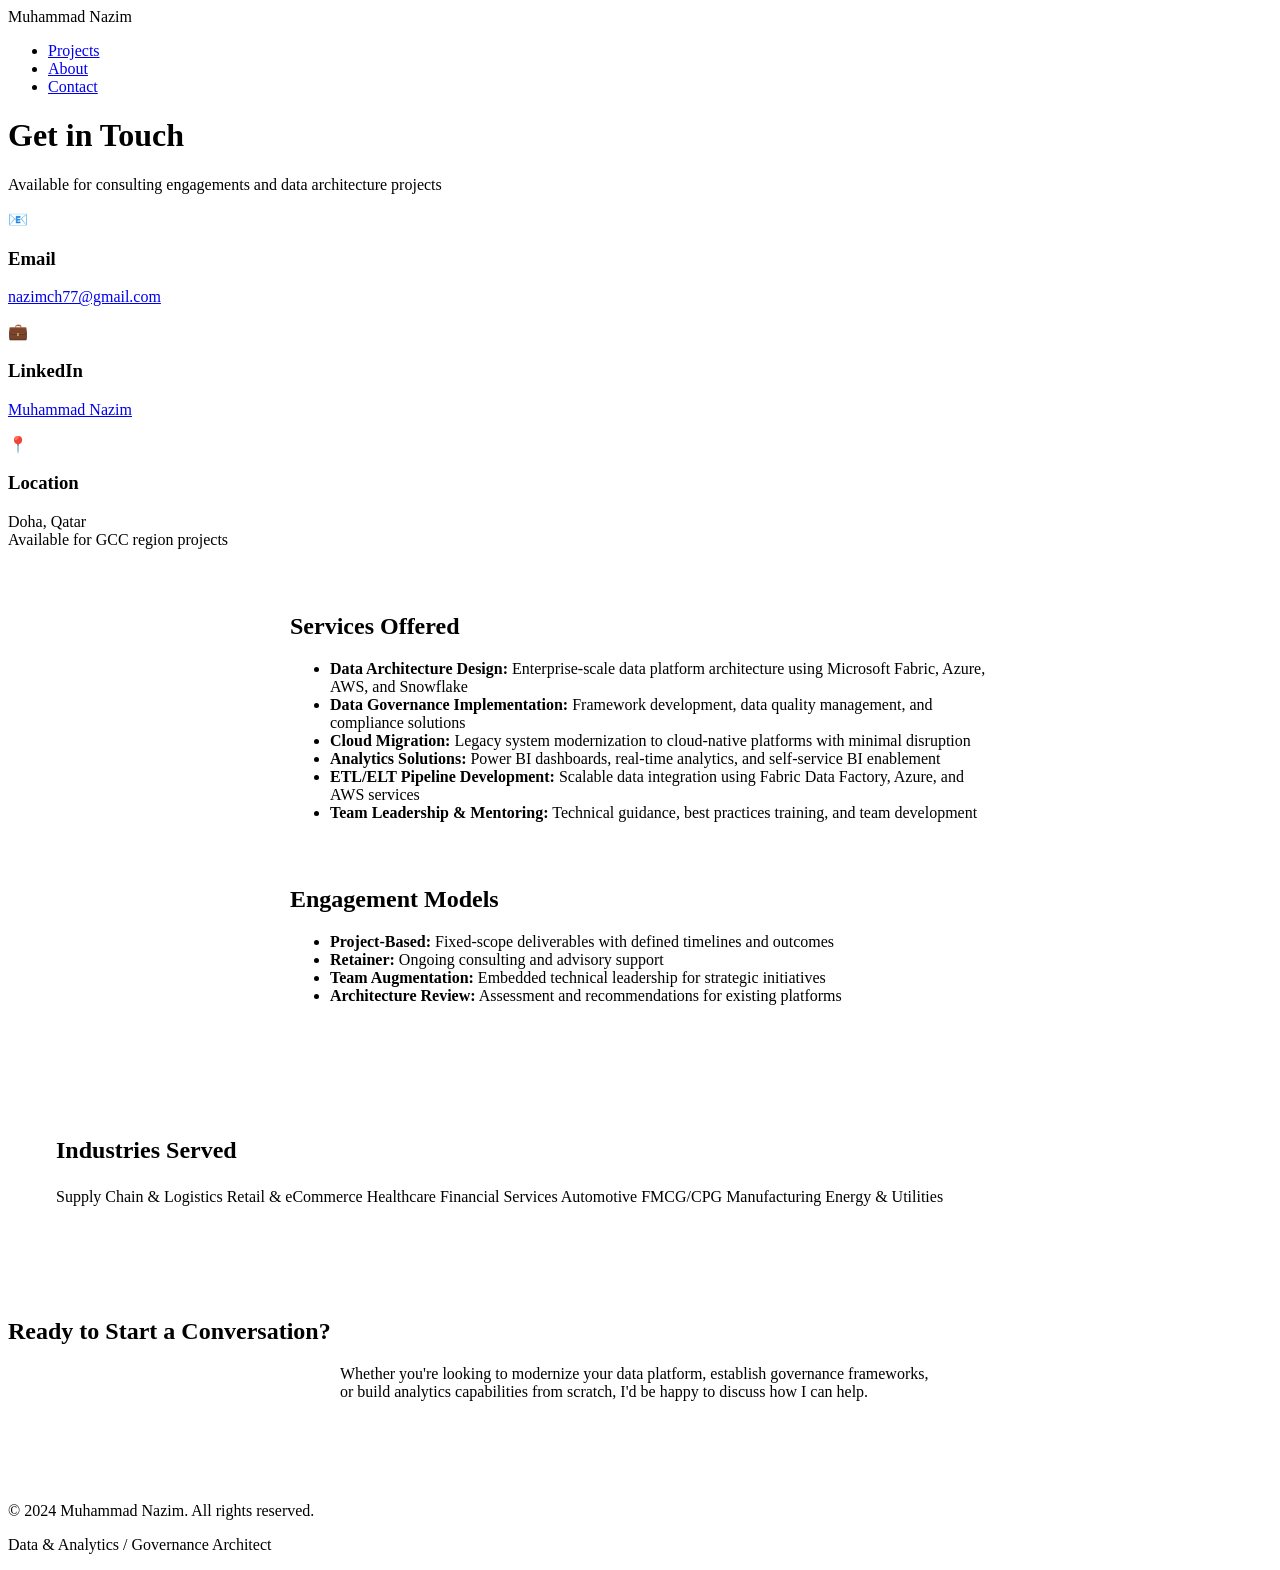
==== contact.html @ f169ef29 "Add files via upload" ====
<!DOCTYPE html>
<html lang="en">
<head>
    <meta charset="UTF-8">
    <meta name="viewport" content="width=device-width, initial-scale=1.0">
    <title>Contact | Muhammad Nazim</title>
    <link rel="stylesheet" href="assets/css/style.css">
    <link href="https://fonts.googleapis.com/css2?family=Inter:wght@400;500;600;700&display=swap" rel="stylesheet">
</head>
<body>
    <header>
        <nav>
            <div class="logo">Muhammad Nazim</div>
            <ul class="nav-links">
                <li><a href="index.html">Projects</a></li>
                <li><a href="about.html">About</a></li>
                <li><a href="contact.html" class="active">Contact</a></li>
            </ul>
        </nav>
    </header>

    <div class="container">
        <div class="section-header">
            <h1>Get in Touch</h1>
            <p>Available for consulting engagements and data architecture projects</p>
        </div>

        <div class="contact-info">
            <div class="contact-item">
                <div class="contact-icon">📧</div>
                <h3>Email</h3>
                <p><a href="mailto:nazimch77@gmail.com">nazimch77@gmail.com</a></p>
            </div>

            <div class="contact-item">
                <div class="contact-icon">💼</div>
                <h3>LinkedIn</h3>
                <p><a href="https://www.linkedin.com/in/nazim-chaudhary" target="_blank">Muhammad Nazim</a></p>
            </div>

            <div class="contact-item">
                <div class="contact-icon">📍</div>
                <h3>Location</h3>
                <p>Doha, Qatar<br>Available for GCC region projects</p>
            </div>
        </div>

        <div class="section" style="max-width: 700px; margin: 4rem auto 0;">
            <h2>Services Offered</h2>
            <ul>
                <li><strong>Data Architecture Design:</strong> Enterprise-scale data platform architecture using Microsoft Fabric, Azure, AWS, and Snowflake</li>
                <li><strong>Data Governance Implementation:</strong> Framework development, data quality management, and compliance solutions</li>
                <li><strong>Cloud Migration:</strong> Legacy system modernization to cloud-native platforms with minimal disruption</li>
                <li><strong>Analytics Solutions:</strong> Power BI dashboards, real-time analytics, and self-service BI enablement</li>
                <li><strong>ETL/ELT Pipeline Development:</strong> Scalable data integration using Fabric Data Factory, Azure, and AWS services</li>
                <li><strong>Team Leadership & Mentoring:</strong> Technical guidance, best practices training, and team development</li>
            </ul>
        </div>

        <div class="section" style="max-width: 700px; margin: 4rem auto 0;">
            <h2>Engagement Models</h2>
            <ul>
                <li><strong>Project-Based:</strong> Fixed-scope deliverables with defined timelines and outcomes</li>
                <li><strong>Retainer:</strong> Ongoing consulting and advisory support</li>
                <li><strong>Team Augmentation:</strong> Embedded technical leadership for strategic initiatives</li>
                <li><strong>Architecture Review:</strong> Assessment and recommendations for existing platforms</li>
            </ul>
        </div>

        <div class="section text-center" style="margin-top: 4rem; padding: 3rem; background: var(--bg-light); border-radius: 8px;">
            <h2>Industries Served</h2>
            <div class="tech-tags" style="justify-content: center; margin-top: 1.5rem;">
                <span class="tech-tag">Supply Chain & Logistics</span>
                <span class="tech-tag">Retail & eCommerce</span>
                <span class="tech-tag">Healthcare</span>
                <span class="tech-tag">Financial Services</span>
                <span class="tech-tag">Automotive</span>
                <span class="tech-tag">FMCG/CPG</span>
                <span class="tech-tag">Manufacturing</span>
                <span class="tech-tag">Energy & Utilities</span>
            </div>
        </div>

        <div class="section text-center" style="margin-top: 4rem;">
            <h2>Ready to Start a Conversation?</h2>
            <p style="max-width: 600px; margin: 1rem auto 2rem;">Whether you're looking to modernize your data platform, establish governance frameworks, or build analytics capabilities from scratch, I'd be happy to discuss how I can help.</p>
            <a href="mailto:nazimch77@gmail.com" style="display: inline-block; background: var(--secondary-blue); color: white; padding: 1rem 2.5rem; border-radius: 4px; font-weight: 600; font-size: 1.1rem;">Send Email</a>
        </div>
    </div>

    <footer>
        <p>&copy; 2024 Muhammad Nazim. All rights reserved.</p>
        <p>Data & Analytics / Governance Architect</p>
    </footer>
</body>
</html>
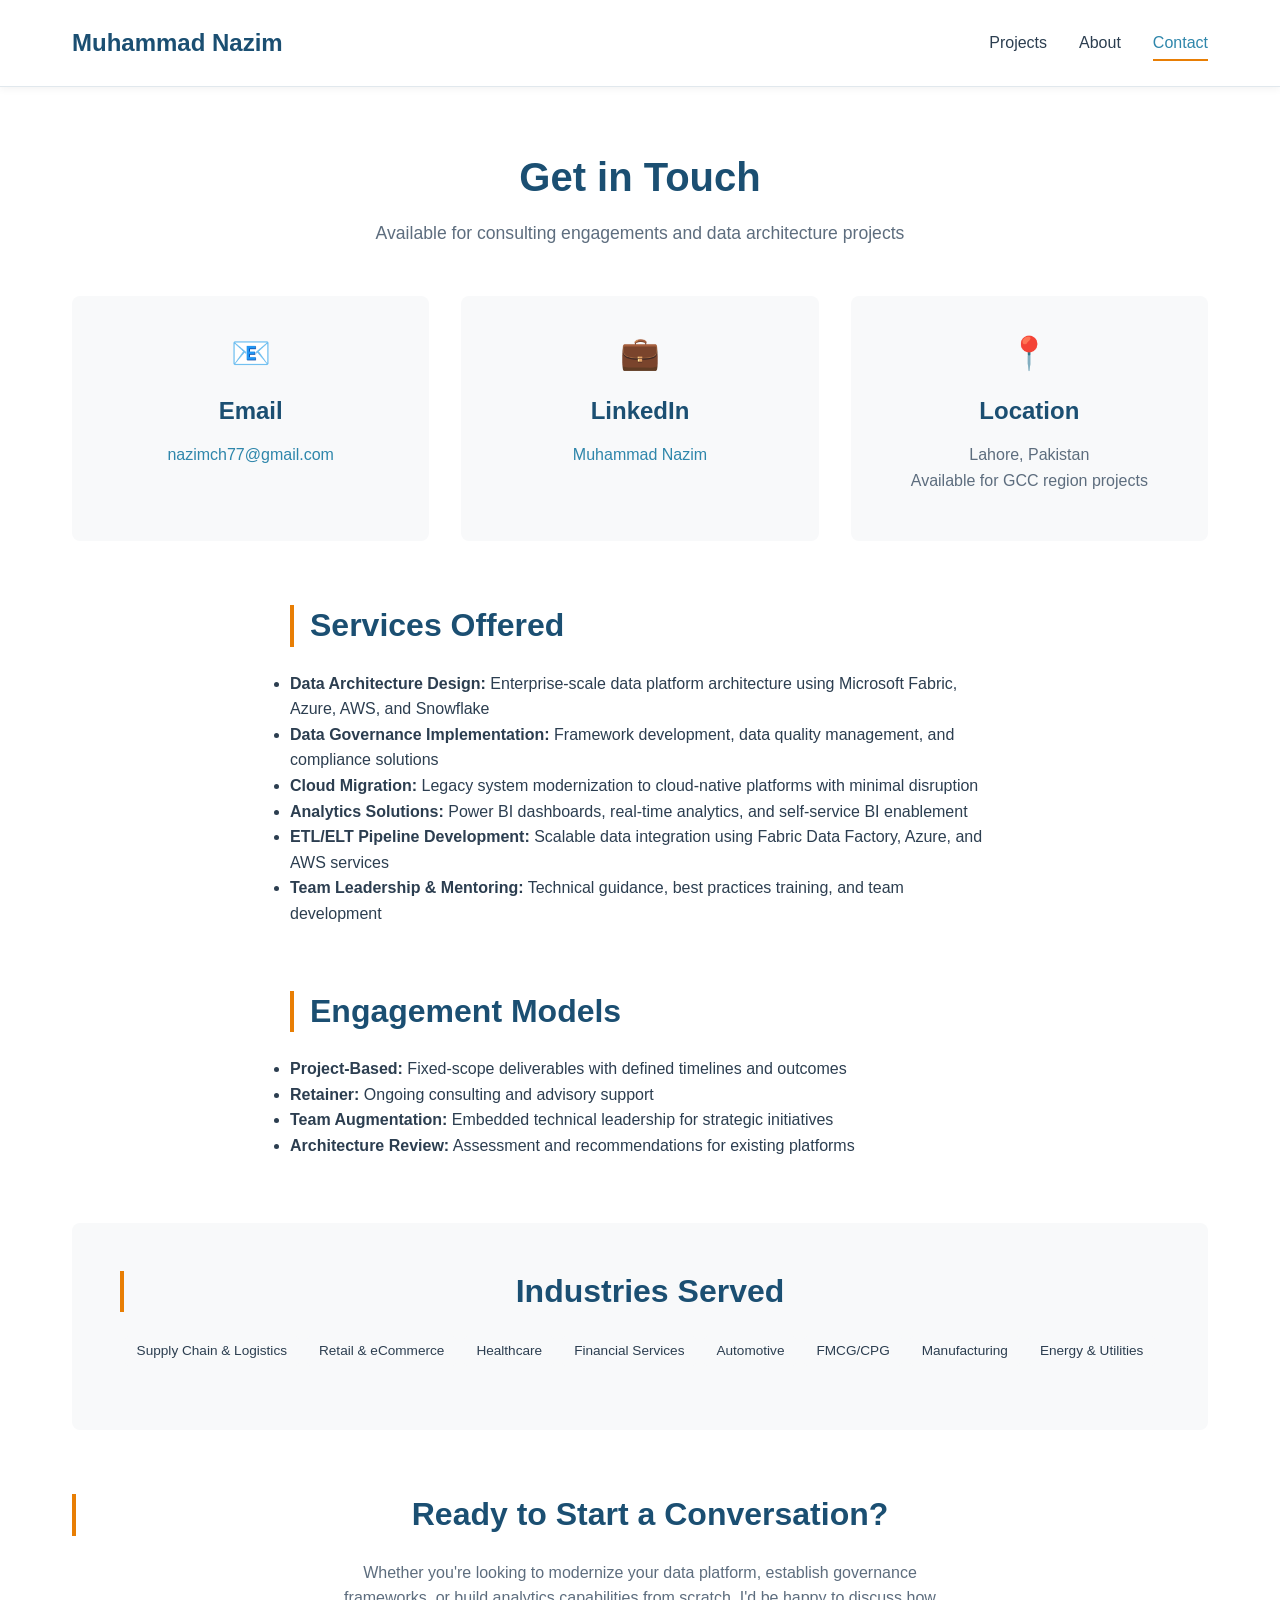
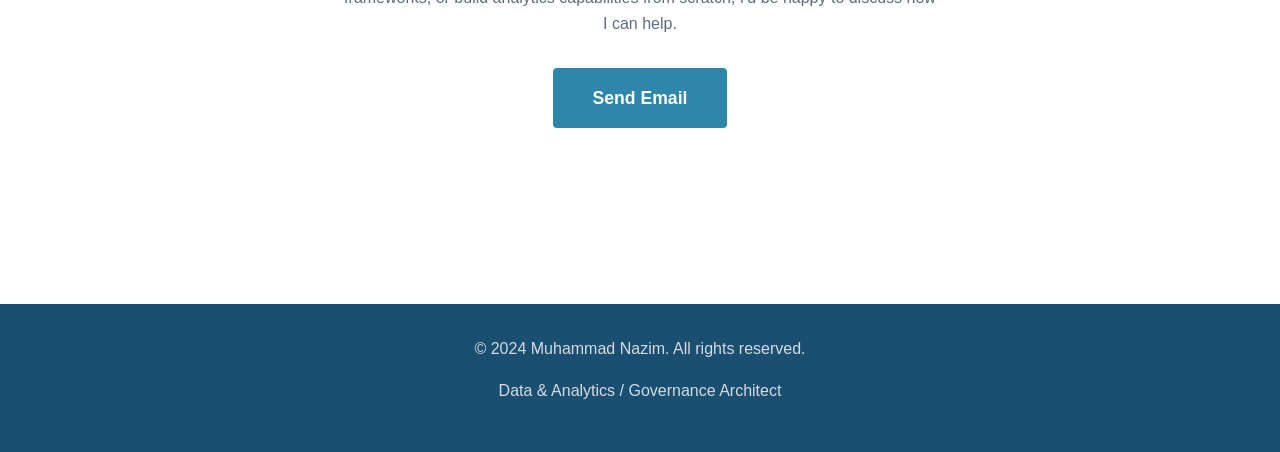
==== commit 7db2951a: "Update contact.html Update work location" ====
--- a/contact.html
+++ b/contact.html
@@ -41,7 +41,7 @@
             <div class="contact-item">
                 <div class="contact-icon">📍</div>
                 <h3>Location</h3>
-                <p>Doha, Qatar<br>Available for GCC region projects</p>
+                <p>Lahore, Pakistan<br>Available for GCC region projects</p>
             </div>
         </div>
 
--- a/assets/css/style.css
+++ b/assets/css/style.css
@@ -0,0 +1,556 @@
+/* Professional Portfolio Stylesheet */
+/* Color Scheme: Corporate & Enterprise */
+
+:root {
+    --primary-navy: #1B4F72;
+    --secondary-blue: #2E86AB;
+    --accent-amber: #E87E04;
+    --text-charcoal: #2C3E50;
+    --text-gray: #5D6D7E;
+    --bg-white: #FFFFFF;
+    --bg-light: #F8F9FA;
+    --border-gray: #E1E8ED;
+}
+
+* {
+    margin: 0;
+    padding: 0;
+    box-sizing: border-box;
+}
+
+body {
+    font-family: 'Inter', -apple-system, BlinkMacSystemFont, 'Segoe UI', Roboto, 'Helvetica Neue', Arial, sans-serif;
+    color: var(--text-charcoal);
+    line-height: 1.6;
+    background: var(--bg-white);
+}
+
+/* Typography */
+h1, h2, h3, h4, h5, h6 {
+    font-weight: 600;
+    line-height: 1.3;
+    margin-bottom: 1rem;
+    color: var(--primary-navy);
+}
+
+h1 { font-size: 2.5rem; }
+h2 { font-size: 2rem; }
+h3 { font-size: 1.5rem; }
+h4 { font-size: 1.25rem; }
+
+p {
+    margin-bottom: 1rem;
+    color: var(--text-gray);
+}
+
+a {
+    color: var(--secondary-blue);
+    text-decoration: none;
+    transition: color 0.3s;
+}
+
+a:hover {
+    color: var(--accent-amber);
+}
+
+/* Header Navigation */
+header {
+    background: var(--bg-white);
+    border-bottom: 1px solid var(--border-gray);
+    padding: 1.5rem 0;
+    position: sticky;
+    top: 0;
+    z-index: 100;
+    box-shadow: 0 2px 8px rgba(0,0,0,0.05);
+}
+
+nav {
+    max-width: 1200px;
+    margin: 0 auto;
+    padding: 0 2rem;
+    display: flex;
+    justify-content: space-between;
+    align-items: center;
+}
+
+.logo {
+    font-size: 1.5rem;
+    font-weight: 700;
+    color: var(--primary-navy);
+}
+
+.nav-links {
+    display: flex;
+    list-style: none;
+    gap: 2rem;
+}
+
+.nav-links a {
+    color: var(--text-charcoal);
+    font-weight: 500;
+    padding: 0.5rem 0;
+    border-bottom: 2px solid transparent;
+    transition: all 0.3s;
+}
+
+.nav-links a:hover,
+.nav-links a.active {
+    color: var(--secondary-blue);
+    border-bottom-color: var(--accent-amber);
+}
+
+/* Hero Section */
+.hero {
+    background: linear-gradient(135deg, var(--primary-navy) 0%, var(--secondary-blue) 100%);
+    color: var(--bg-white);
+    padding: 6rem 2rem;
+    text-align: center;
+}
+
+.hero h1 {
+    color: var(--bg-white);
+    font-size: 3rem;
+    margin-bottom: 1rem;
+}
+
+.hero .subtitle {
+    font-size: 1.5rem;
+    margin-bottom: 1.5rem;
+    color: rgba(255, 255, 255, 0.9);
+}
+
+.hero .tech-stack {
+    display: flex;
+    justify-content: center;
+    gap: 2rem;
+    margin-top: 2rem;
+    flex-wrap: wrap;
+}
+
+.tech-stack span {
+    background: rgba(255, 255, 255, 0.15);
+    padding: 0.5rem 1.5rem;
+    border-radius: 20px;
+    font-weight: 500;
+}
+
+.stats {
+    display: flex;
+    justify-content: center;
+    gap: 4rem;
+    margin-top: 3rem;
+}
+
+.stat-item {
+    text-align: center;
+}
+
+.stat-number {
+    font-size: 2.5rem;
+    font-weight: 700;
+    display: block;
+}
+
+.stat-label {
+    font-size: 0.9rem;
+    opacity: 0.9;
+}
+
+/* Container */
+.container {
+    max-width: 1200px;
+    margin: 0 auto;
+    padding: 4rem 2rem;
+}
+
+/* Section Headers */
+.section-header {
+    text-align: center;
+    margin-bottom: 3rem;
+}
+
+.section-header h2 {
+    font-size: 2.5rem;
+    margin-bottom: 0.5rem;
+}
+
+.section-header p {
+    font-size: 1.1rem;
+    color: var(--text-gray);
+}
+
+/* Featured Projects */
+.featured-projects {
+    display: grid;
+    grid-template-columns: repeat(auto-fit, minmax(350px, 1fr));
+    gap: 2rem;
+    margin-bottom: 4rem;
+}
+
+.featured-card {
+    background: var(--bg-white);
+    border: 1px solid var(--border-gray);
+    border-radius: 8px;
+    overflow: hidden;
+    transition: transform 0.3s, box-shadow 0.3s;
+}
+
+.featured-card:hover {
+    transform: translateY(-5px);
+    box-shadow: 0 10px 30px rgba(0,0,0,0.1);
+}
+
+.featured-card-image {
+    height: 200px;
+    background: linear-gradient(135deg, var(--secondary-blue), var(--primary-navy));
+    display: flex;
+    align-items: center;
+    justify-content: center;
+    color: var(--bg-white);
+    font-size: 3rem;
+    font-weight: 700;
+}
+
+.featured-card-content {
+    padding: 1.5rem;
+}
+
+.featured-card h3 {
+    margin-bottom: 0.5rem;
+}
+
+.client-name {
+    color: var(--text-gray);
+    font-size: 0.9rem;
+    margin-bottom: 1rem;
+}
+
+.tech-tags {
+    display: flex;
+    flex-wrap: wrap;
+    gap: 0.5rem;
+    margin: 1rem 0;
+}
+
+.tech-tag {
+    background: var(--bg-light);
+    color: var(--text-charcoal);
+    padding: 0.25rem 0.75rem;
+    border-radius: 4px;
+    font-size: 0.85rem;
+    font-weight: 500;
+}
+
+.impact {
+    color: var(--accent-amber);
+    font-weight: 600;
+    margin: 1rem 0;
+    display: flex;
+    align-items: center;
+    gap: 0.5rem;
+}
+
+.view-details {
+    display: inline-block;
+    margin-top: 1rem;
+    color: var(--secondary-blue);
+    font-weight: 600;
+}
+
+.view-details:after {
+    content: ' →';
+}
+
+/* Filter Bar */
+.filter-bar {
+    background: var(--bg-light);
+    padding: 1.5rem;
+    border-radius: 8px;
+    margin-bottom: 2rem;
+}
+
+.filter-label {
+    font-weight: 600;
+    margin-bottom: 0.5rem;
+    display: block;
+}
+
+.filter-buttons {
+    display: flex;
+    flex-wrap: wrap;
+    gap: 0.75rem;
+}
+
+.filter-btn {
+    background: var(--bg-white);
+    border: 1px solid var(--border-gray);
+    padding: 0.5rem 1.25rem;
+    border-radius: 20px;
+    cursor: pointer;
+    transition: all 0.3s;
+    font-weight: 500;
+}
+
+.filter-btn:hover,
+.filter-btn.active {
+    background: var(--secondary-blue);
+    color: var(--bg-white);
+    border-color: var(--secondary-blue);
+}
+
+/* Project Grid */
+.projects-grid {
+    display: grid;
+    grid-template-columns: repeat(auto-fill, minmax(300px, 1fr));
+    gap: 2rem;
+}
+
+.project-card {
+    background: var(--bg-white);
+    border: 1px solid var(--border-gray);
+    border-radius: 8px;
+    padding: 1.5rem;
+    transition: all 0.3s;
+}
+
+.project-card:hover {
+    box-shadow: 0 5px 20px rgba(0,0,0,0.08);
+    border-color: var(--secondary-blue);
+}
+
+.project-icon {
+    width: 60px;
+    height: 60px;
+    background: linear-gradient(135deg, var(--secondary-blue), var(--primary-navy));
+    border-radius: 8px;
+    display: flex;
+    align-items: center;
+    justify-content: center;
+    color: var(--bg-white);
+    font-size: 1.5rem;
+    font-weight: 700;
+    margin-bottom: 1rem;
+}
+
+.project-card h3 {
+    font-size: 1.25rem;
+    margin-bottom: 0.5rem;
+}
+
+/* Skills Section */
+.skills-grid {
+    display: grid;
+    grid-template-columns: repeat(auto-fit, minmax(250px, 1fr));
+    gap: 2rem;
+}
+
+.skill-category {
+    background: var(--bg-light);
+    padding: 1.5rem;
+    border-radius: 8px;
+}
+
+.skill-category h3 {
+    margin-bottom: 1rem;
+    color: var(--secondary-blue);
+}
+
+.skill-list {
+    list-style: none;
+}
+
+.skill-list li {
+    padding: 0.5rem 0;
+    border-bottom: 1px solid var(--border-gray);
+}
+
+.skill-list li:last-child {
+    border-bottom: none;
+}
+
+/* Certifications */
+.cert-grid {
+    display: grid;
+    grid-template-columns: repeat(auto-fit, minmax(200px, 1fr));
+    gap: 1.5rem;
+}
+
+.cert-card {
+    background: var(--bg-white);
+    border: 1px solid var(--border-gray);
+    padding: 1.5rem;
+    border-radius: 8px;
+    text-align: center;
+}
+
+.cert-badge {
+    width: 80px;
+    height: 80px;
+    background: var(--secondary-blue);
+    border-radius: 50%;
+    margin: 0 auto 1rem;
+    display: flex;
+    align-items: center;
+    justify-content: center;
+    color: var(--bg-white);
+    font-size: 2rem;
+}
+
+/* Contact Section */
+.contact-info {
+    display: grid;
+    grid-template-columns: repeat(auto-fit, minmax(250px, 1fr));
+    gap: 2rem;
+    margin-top: 2rem;
+}
+
+.contact-item {
+    text-align: center;
+    padding: 2rem;
+    background: var(--bg-light);
+    border-radius: 8px;
+}
+
+.contact-icon {
+    font-size: 2rem;
+    color: var(--secondary-blue);
+    margin-bottom: 1rem;
+}
+
+/* Footer */
+footer {
+    background: var(--primary-navy);
+    color: var(--bg-white);
+    text-align: center;
+    padding: 2rem;
+    margin-top: 4rem;
+}
+
+footer p {
+    color: rgba(255, 255, 255, 0.8);
+}
+
+/* Project Detail Page */
+.project-detail {
+    max-width: 900px;
+    margin: 0 auto;
+}
+
+.back-link {
+    display: inline-block;
+    margin-bottom: 2rem;
+    color: var(--secondary-blue);
+    font-weight: 600;
+}
+
+.back-link:before {
+    content: '← ';
+}
+
+.project-header {
+    margin-bottom: 3rem;
+}
+
+.project-meta {
+    display: flex;
+    gap: 2rem;
+    margin-top: 1rem;
+    color: var(--text-gray);
+}
+
+.architecture-diagram {
+    margin: 2rem 0;
+    background: var(--bg-light);
+    padding: 2rem;
+    border-radius: 8px;
+    text-align: center;
+}
+
+.architecture-diagram img {
+    max-width: 100%;
+    height: auto;
+    border-radius: 4px;
+}
+
+.section {
+    margin: 3rem 0;
+}
+
+.section h2 {
+    border-left: 4px solid var(--accent-amber);
+    padding-left: 1rem;
+    margin-bottom: 1.5rem;
+}
+
+.outcomes-grid {
+    display: grid;
+    grid-template-columns: repeat(auto-fit, minmax(250px, 1fr));
+    gap: 1.5rem;
+    margin-top: 1.5rem;
+}
+
+.outcome-card {
+    background: var(--bg-light);
+    padding: 1.5rem;
+    border-radius: 8px;
+    border-left: 4px solid var(--accent-amber);
+}
+
+.outcome-value {
+    font-size: 2rem;
+    font-weight: 700;
+    color: var(--secondary-blue);
+    display: block;
+}
+
+.outcome-label {
+    color: var(--text-gray);
+    margin-top: 0.5rem;
+}
+
+/* Responsive Design */
+@media (max-width: 768px) {
+    .hero h1 {
+        font-size: 2rem;
+    }
+    
+    .hero .subtitle {
+        font-size: 1.2rem;
+    }
+    
+    .stats {
+        flex-direction: column;
+        gap: 2rem;
+    }
+    
+    .nav-links {
+        gap: 1rem;
+    }
+    
+    .featured-projects,
+    .projects-grid {
+        grid-template-columns: 1fr;
+    }
+    
+    .filter-buttons {
+        flex-direction: column;
+    }
+    
+    .filter-btn {
+        width: 100%;
+    }
+    
+    .project-meta {
+        flex-direction: column;
+        gap: 0.5rem;
+    }
+}
+
+/* Utility Classes */
+.text-center { text-align: center; }
+.mt-1 { margin-top: 1rem; }
+.mt-2 { margin-top: 2rem; }
+.mt-3 { margin-top: 3rem; }
+.mb-1 { margin-bottom: 1rem; }
+.mb-2 { margin-bottom: 2rem; }
+.mb-3 { margin-bottom: 3rem; }
